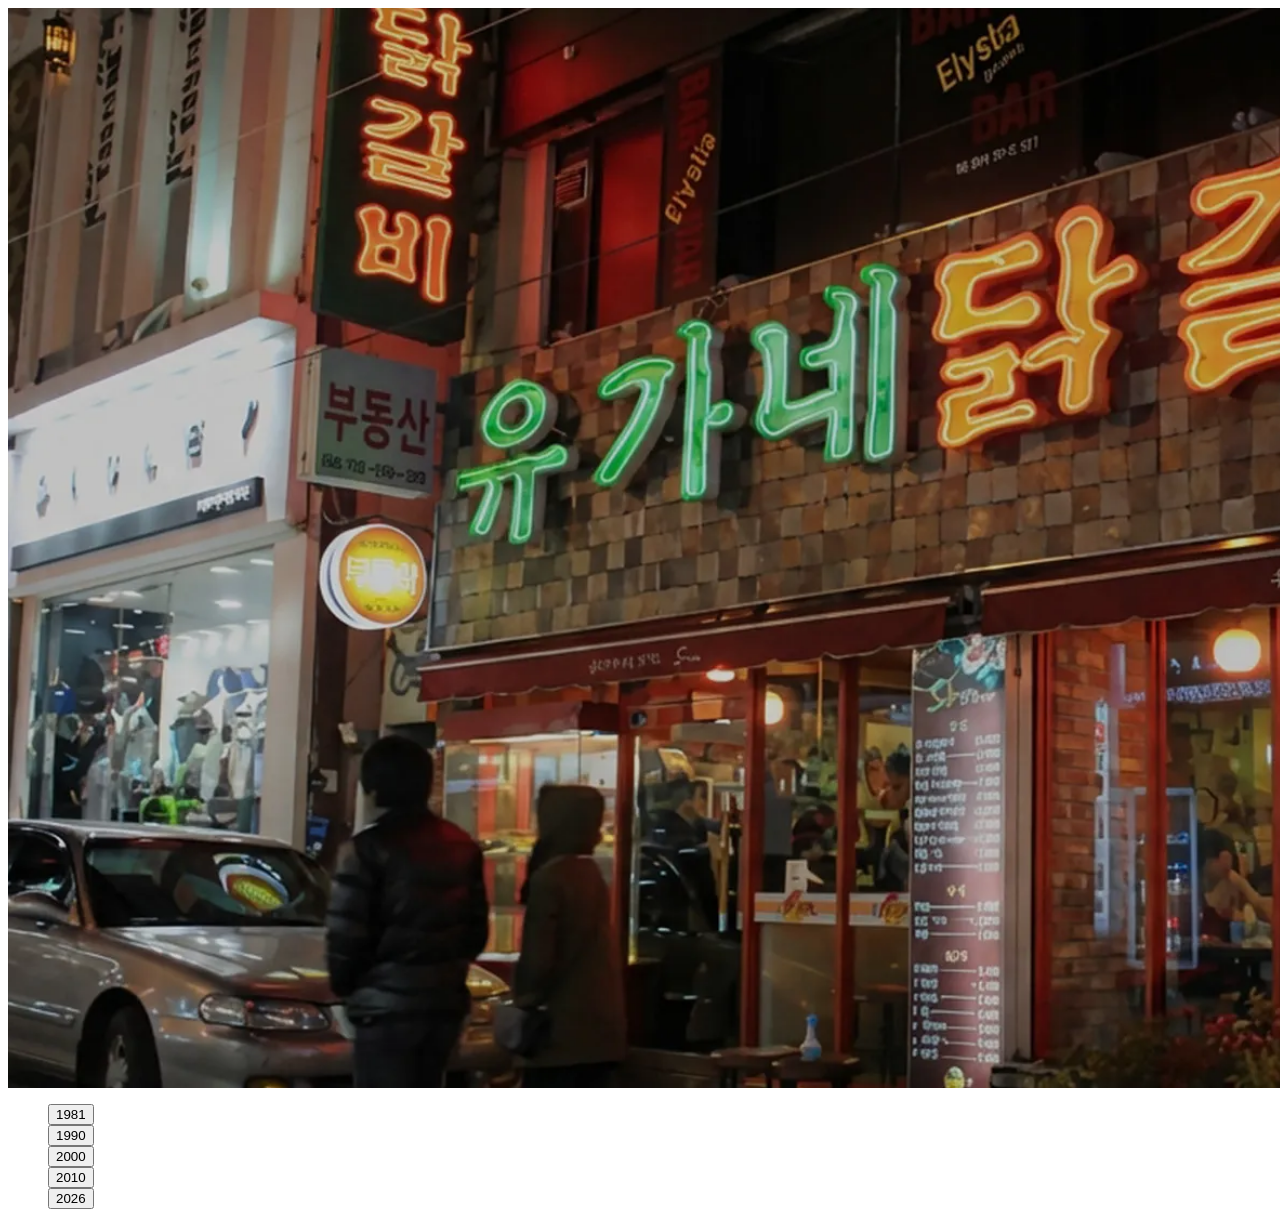
==== html/hero_sec.html @ 68d8d59b "유가네 레퍼런스 프로젝트 업로드" ====
<!DOCTYPE html>
<html lang="ko">
<head>
  <meta charset="UTF-8">
  <meta name="viewport" content="width=device-width, initial-scale=1.0">
  <title>hero sec test</title>
  <style>
    .hero-sec {
      background: url(../img/hero-img01.png) no-repeat center / cover;
      width: 1920px;
      height: 1080px;
    }
    .hero-sec-btn-list li {
      list-style: none;
    }
  </style>
</head>
<body>
  <div class="hero-sec" id="hero-sec">
    
  </div>
  <ul class="hero-sec-btn-list">
    <li><button class="hero-sec-btn">1981</button></li>
    <li><button class="hero-sec-btn">1990</button></li>
    <li><button class="hero-sec-btn">2000</button></li>
    <li><button class="hero-sec-btn">2010</button></li>
    <li><button class="hero-sec-btn">2026</button></li>
  </ul>
  <script>
    let imgUrl = "../img/hero-img03.png";
    
    const heroSecBtn = document.querySelectorAll(".hero-sec-btn-list");

    // heroSecBtn.forEach(btn => {
    //   btn.addEventListener("click", () => {
    //   })
    // })
  </script>
</body>
</html>
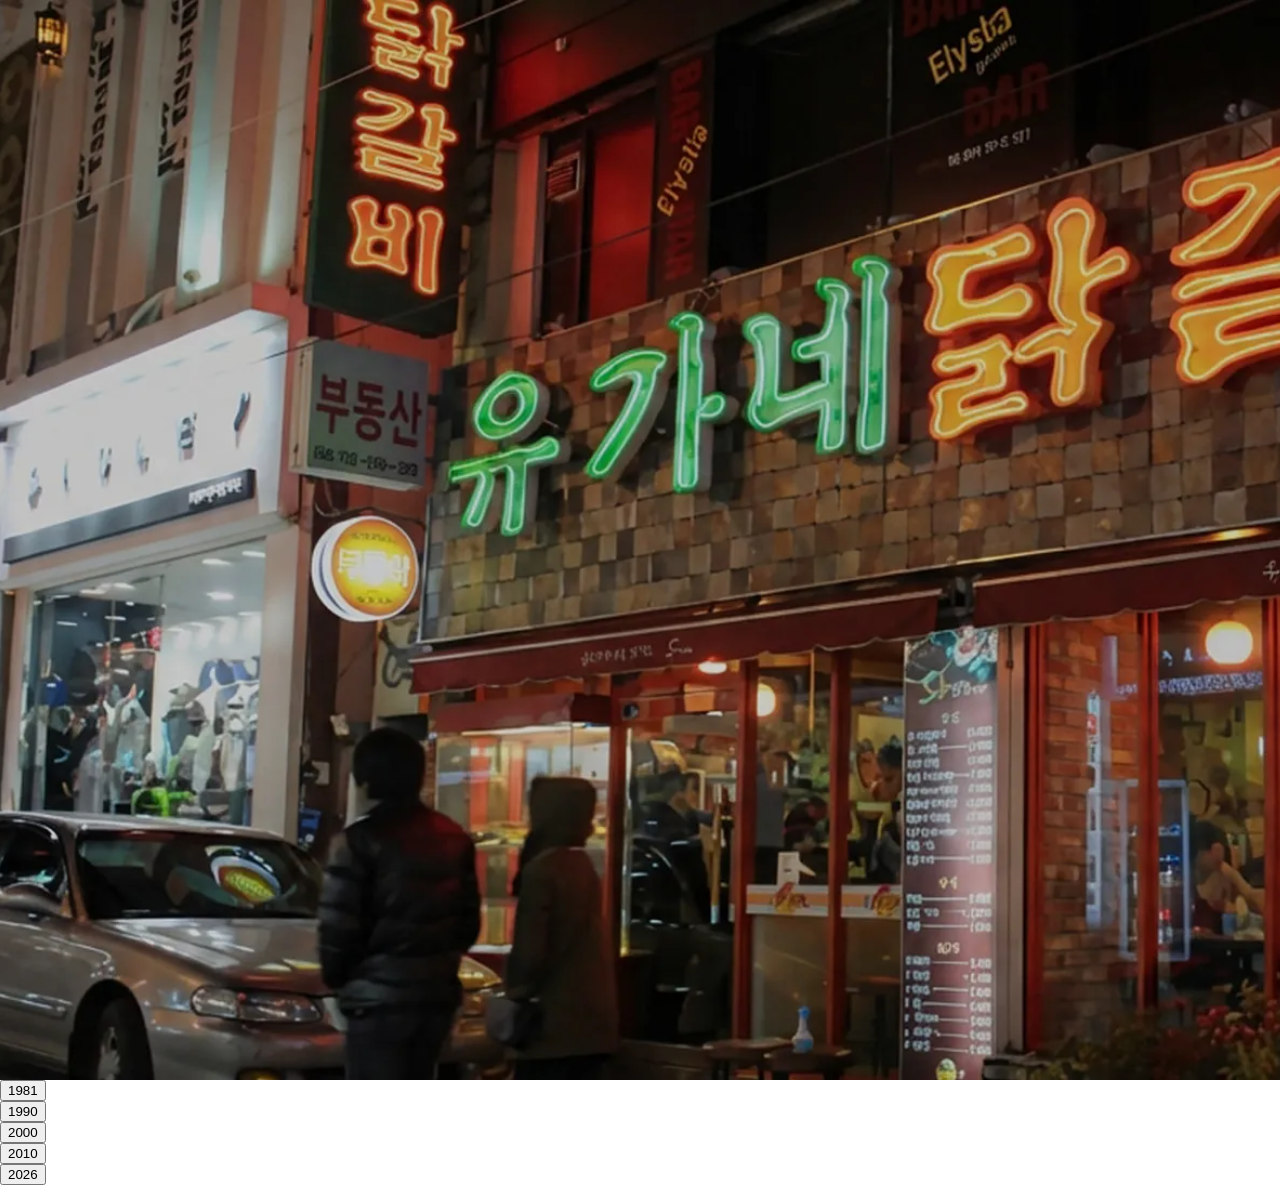
==== commit 2a3d6918: "reset css 파일 추가/ hero-sec.html main.css 파일, cssReset.css 파일 연결" ====
--- a/html/hero_sec.html
+++ b/html/hero_sec.html
@@ -3,10 +3,12 @@
 <head>
   <meta charset="UTF-8">
   <meta name="viewport" content="width=device-width, initial-scale=1.0">
+  <link rel="stylesheet" href="../css/cssReset.css">
+  <link rel="stylesheet" href="../css/main.css">
   <title>hero sec test</title>
   <style>
     .hero-sec {
-      background: url(../img/hero-img01.png) no-repeat center / cover;
+      background: url(../img/hero-img0.png) no-repeat center / cover;
       width: 1920px;
       height: 1080px;
     }
@@ -27,14 +29,14 @@
     <li><button class="hero-sec-btn">2026</button></li>
   </ul>
   <script>
-    let imgUrl = "../img/hero-img03.png";
-    
-    const heroSecBtn = document.querySelectorAll(".hero-sec-btn-list");
-
-    // heroSecBtn.forEach(btn => {
-    //   btn.addEventListener("click", () => {
-    //   })
-    // })
+    const heroSec = document.getElementById("hero-sec");
+    const heroSecBtn = document.querySelectorAll(".hero-sec-btn");
+   
+    heroSecBtn.forEach((button, index) => {
+      button.addEventListener("click", () => {
+        heroSec.style.background = `url("../img/hero-img${index}.png")  no-repeat center / cover`;
+      })
+    })
   </script>
 </body>
 </html>
--- a/css/cssReset.css
+++ b/css/cssReset.css
@@ -0,0 +1,48 @@
+/* http://meyerweb.com/eric/tools/css/reset/ 
+   v2.0 | 20110126
+   License: none (public domain)
+*/
+
+html, body, div, span, applet, object, iframe,
+h1, h2, h3, h4, h5, h6, p, blockquote, pre,
+a, abbr, acronym, address, big, cite, code,
+del, dfn, em, img, ins, kbd, q, s, samp,
+small, strike, strong, sub, sup, tt, var,
+b, u, i, center,
+dl, dt, dd, ol, ul, li,
+fieldset, form, label, legend,
+table, caption, tbody, tfoot, thead, tr, th, td,
+article, aside, canvas, details, embed, 
+figure, figcaption, footer, header, hgroup, 
+menu, nav, output, ruby, section, summary,
+time, mark, audio, video {
+	margin: 0;
+	padding: 0;
+	border: 0;
+	font-size: 100%;
+	font: inherit;
+	vertical-align: baseline;
+}
+/* HTML5 display-role reset for older browsers */
+article, aside, details, figcaption, figure, 
+footer, header, hgroup, menu, nav, section {
+	display: block;
+}
+body {
+	line-height: 1;
+}
+ol, ul {
+	list-style: none;
+}
+blockquote, q {
+	quotes: none;
+}
+blockquote:before, blockquote:after,
+q:before, q:after {
+	content: '';
+	content: none;
+}
+table {
+	border-collapse: collapse;
+	border-spacing: 0;
+}
--- a/css/main.css
+++ b/css/main.css
@@ -0,0 +1,5 @@
+.nav-bar {
+  
+  height: 80px;
+  background-color: aqua;
+}
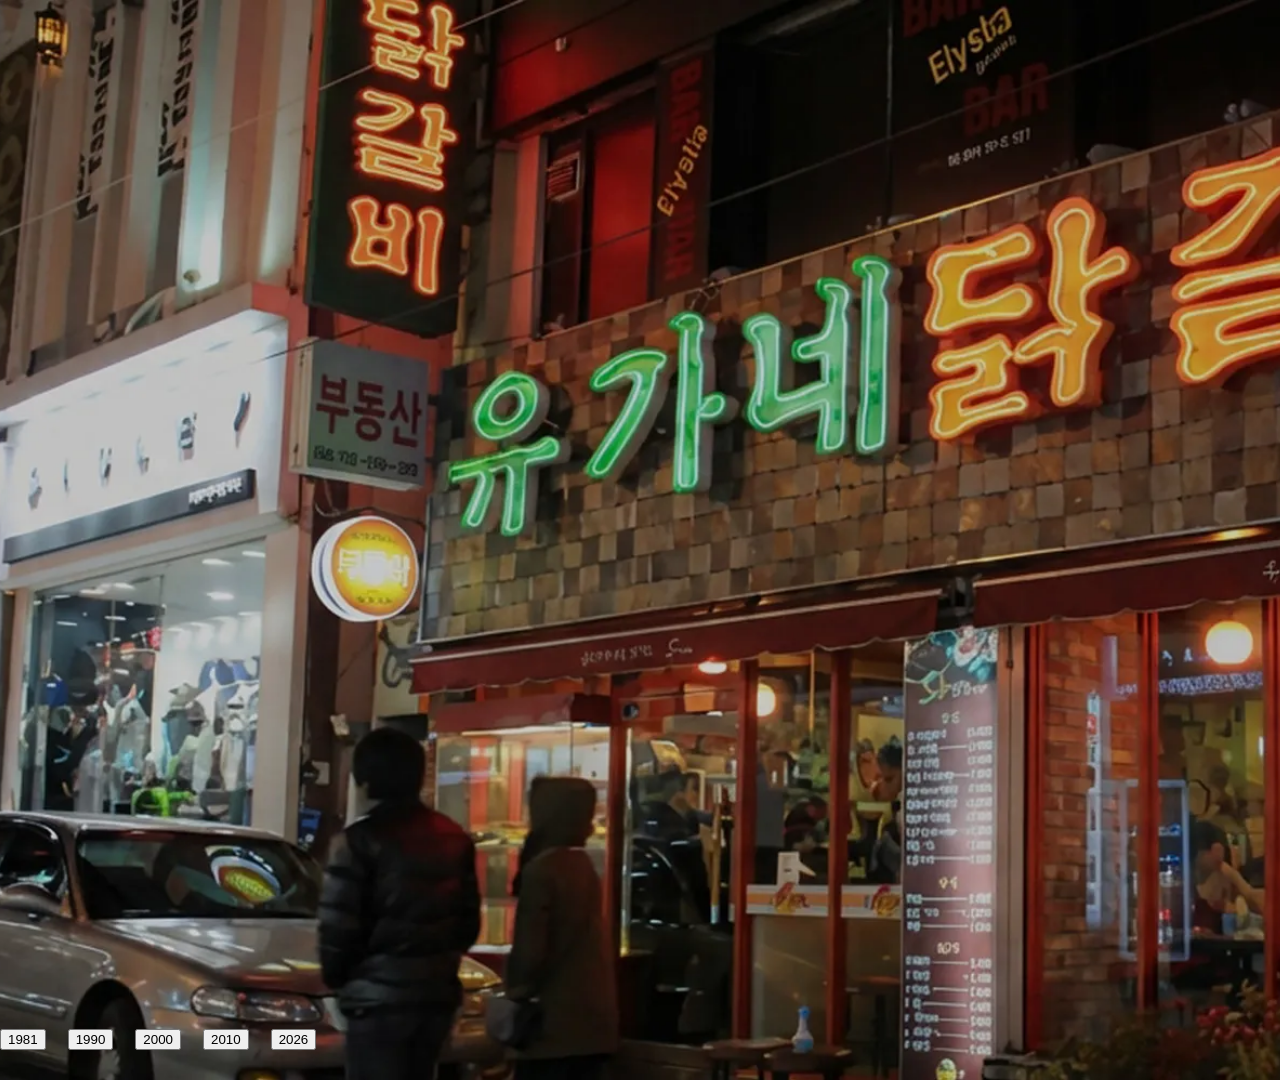
==== commit f4e83389: "hero-sec.html .hero-sec-btn-list .hero-sec으로이동/ .hero-sec-btn-list flex로 가로 정렬" ====
--- a/html/hero_sec.html
+++ b/html/hero_sec.html
@@ -6,28 +6,19 @@
   <link rel="stylesheet" href="../css/cssReset.css">
   <link rel="stylesheet" href="../css/main.css">
   <title>hero sec test</title>
-  <style>
-    .hero-sec {
-      background: url(../img/hero-img0.png) no-repeat center / cover;
-      width: 1920px;
-      height: 1080px;
-    }
-    .hero-sec-btn-list li {
-      list-style: none;
-    }
-  </style>
 </head>
 <body>
   <div class="hero-sec" id="hero-sec">
-    
+    <div class="hero-sec-btn-list-wrap">
+      <ul class="hero-sec-btn-list">
+        <li><button class="hero-sec-btn">1981</button></li>
+        <li><button class="hero-sec-btn">1990</button></li>
+        <li><button class="hero-sec-btn">2000</button></li>
+        <li><button class="hero-sec-btn">2010</button></li>
+        <li><button class="hero-sec-btn">2026</button></li>
+      </ul>
+    </div>
   </div>
-  <ul class="hero-sec-btn-list">
-    <li><button class="hero-sec-btn">1981</button></li>
-    <li><button class="hero-sec-btn">1990</button></li>
-    <li><button class="hero-sec-btn">2000</button></li>
-    <li><button class="hero-sec-btn">2010</button></li>
-    <li><button class="hero-sec-btn">2026</button></li>
-  </ul>
   <script>
     const heroSec = document.getElementById("hero-sec");
     const heroSecBtn = document.querySelectorAll(".hero-sec-btn");
--- a/css/main.css
+++ b/css/main.css
@@ -2,4 +2,20 @@
   
   height: 80px;
   background-color: aqua;
+}
+
+.hero-sec {
+  position: relative;
+  background: url(../img/hero-img0.png) no-repeat center / cover;
+  width: 1920px;
+  height: 1080px;
+}
+.hero-sec-btn-list-wrap {
+  position: absolute;
+  bottom: 1.875rem;
+
+}
+.hero-sec-btn-list {
+  display: flex;
+  gap: 1.375rem;
 }
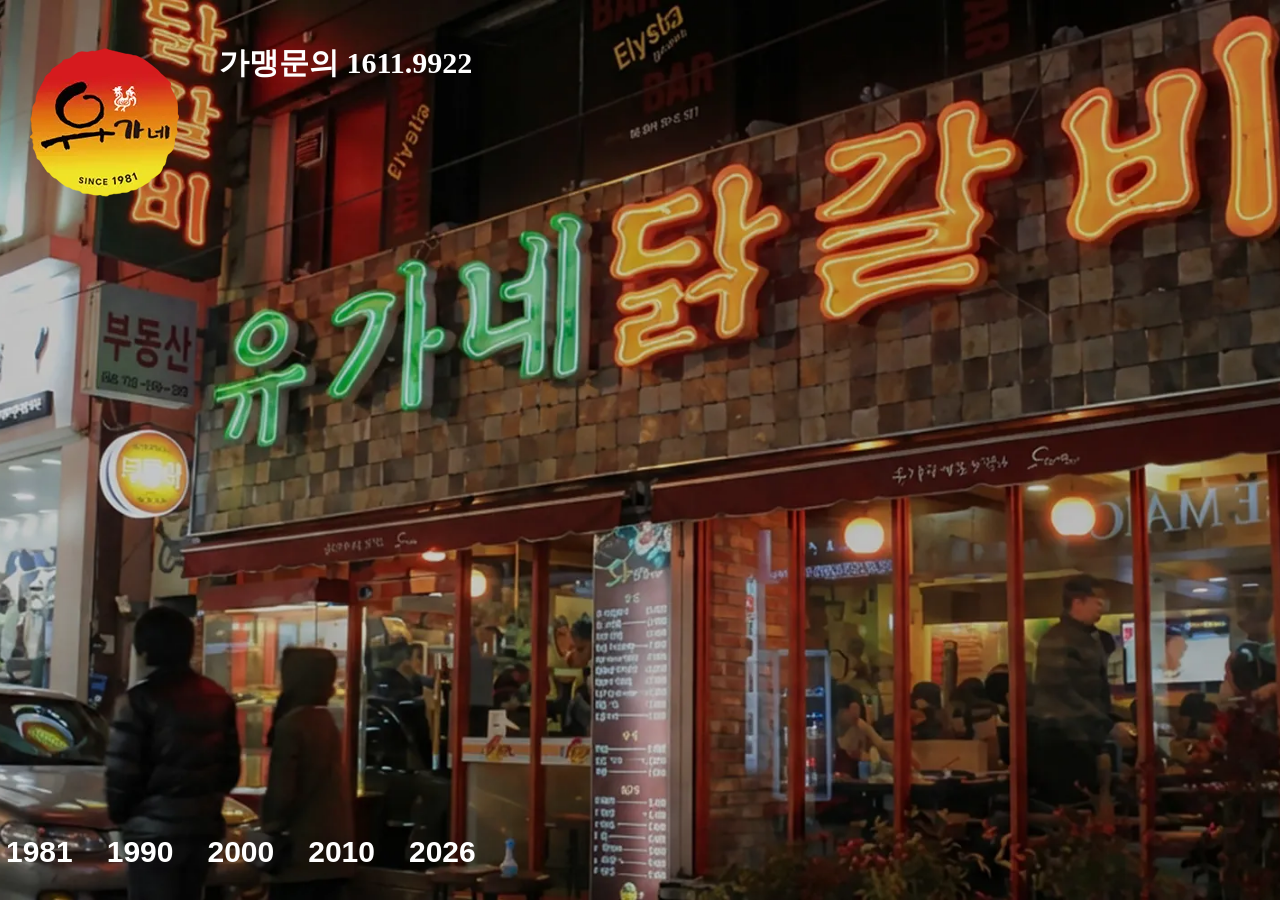
==== commit 7ec378b2: "hero-sec.html .header-wrap 작성" ====
--- a/html/hero_sec.html
+++ b/html/hero_sec.html
@@ -9,6 +9,27 @@
 </head>
 <body>
   <div class="hero-sec" id="hero-sec">
+    <div class="header-wrap">
+      <header class="header" id="header">
+        <div class="header-inner">
+          <div class="header-side">
+            <h1>
+              <a href="#">
+                <img src="../img/logo.png" alt="유가네 닭갈비 로고">
+              </a>
+            </h1>
+          </div>
+          <div class="header-center"></div>
+          <div class="header-side">
+            <p class="header-tel">
+              가맹문의
+              <br class="visible-mobile" style="display: none;">
+              1611.9922
+            </p>
+          </div>
+        </div>
+      </header>
+    </div>
     <div class="hero-sec-btn-list-wrap">
       <ul class="hero-sec-btn-list">
         <li><button class="hero-sec-btn">1981</button></li>
--- a/css/main.css
+++ b/css/main.css
@@ -7,8 +7,33 @@
 .hero-sec {
   position: relative;
   background: url(../img/hero-img0.png) no-repeat center / cover;
-  width: 1920px;
-  height: 1080px;
+  width: 100dvw;
+  height: 100dvh;
+}
+.header {
+  display: flex;
+  justify-content: center;
+  padding-top: 3rem;
+}
+.header-inner {
+  flex-grow: 1;
+  flex-basis: 0;
+  display: flex;
+  gap: 1.25rem;
+  max-width: 100rem;
+  padding-inline: 1.875rem;
+}
+.header-center{
+  align-items: center;
+}
+.header-side:last-child {
+  justify-content: end;
+}
+.header-tel {
+  font-size: 1.875rem;
+  font-weight: 700;
+  white-space: nowrap;
+  color: #fff;
 }
 .hero-sec-btn-list-wrap {
   position: absolute;
@@ -18,4 +43,13 @@
 .hero-sec-btn-list {
   display: flex;
   gap: 1.375rem;
+}
+.hero-sec-btn {
+  display: block;
+  border: 0;
+  font-weight: 700;
+  font-size: 1.875rem;
+  background-color: rgba(0, 0, 0, 0);
+  color: #fff;
+  cursor: pointer;
 }
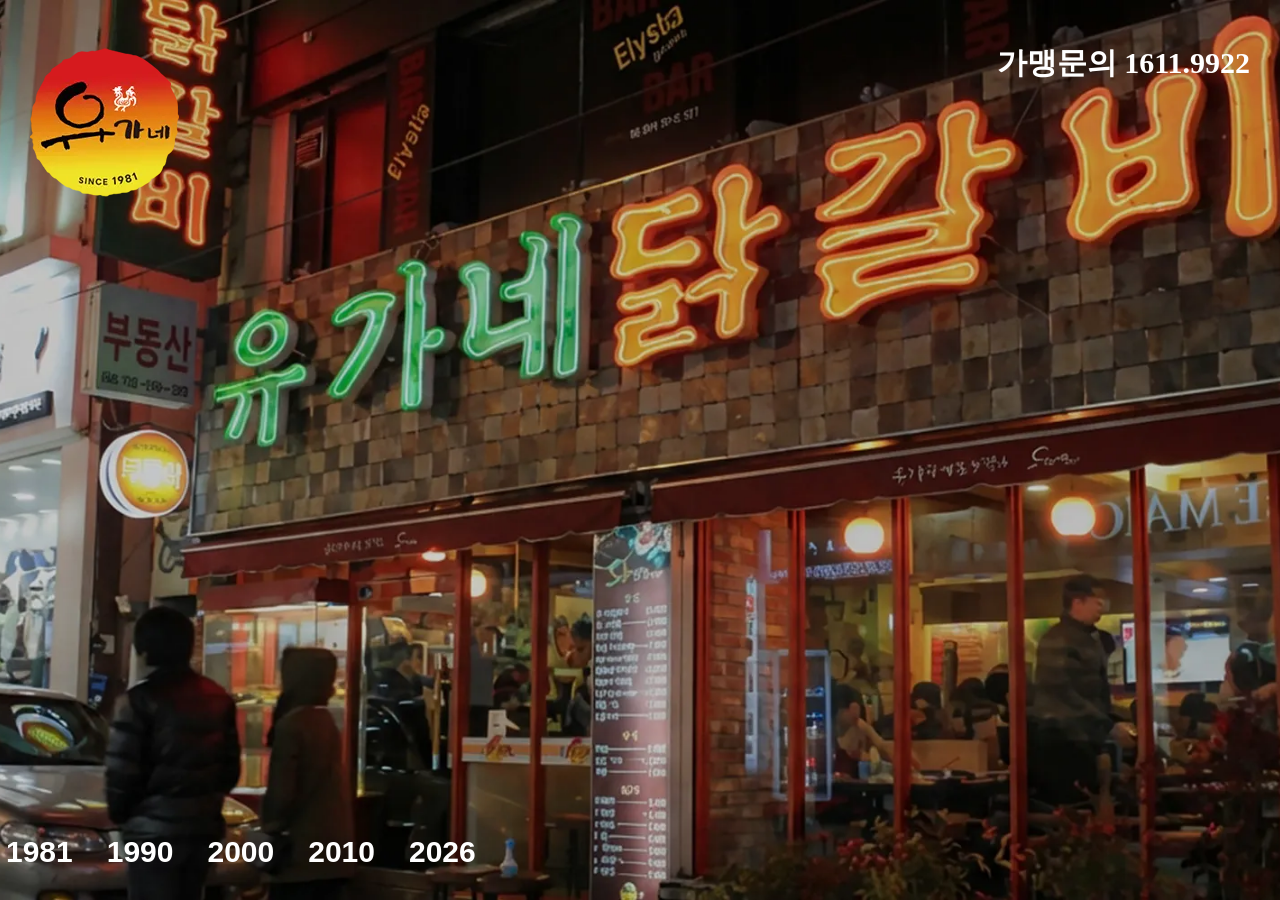
==== commit 2a54866f: "hero-sec.html header flex 수정" ====
--- a/html/hero_sec.html
+++ b/html/hero_sec.html
@@ -19,7 +19,6 @@
               </a>
             </h1>
           </div>
-          <div class="header-center"></div>
           <div class="header-side">
             <p class="header-tel">
               가맹문의
--- a/css/main.css
+++ b/css/main.css
@@ -11,20 +11,13 @@
   height: 100dvh;
 }
 .header {
-  display: flex;
-  justify-content: center;
   padding-top: 3rem;
 }
 .header-inner {
-  flex-grow: 1;
-  flex-basis: 0;
   display: flex;
-  gap: 1.25rem;
+  justify-content: space-between;
   max-width: 100rem;
   padding-inline: 1.875rem;
-}
-.header-center{
-  align-items: center;
 }
 .header-side:last-child {
   justify-content: end;
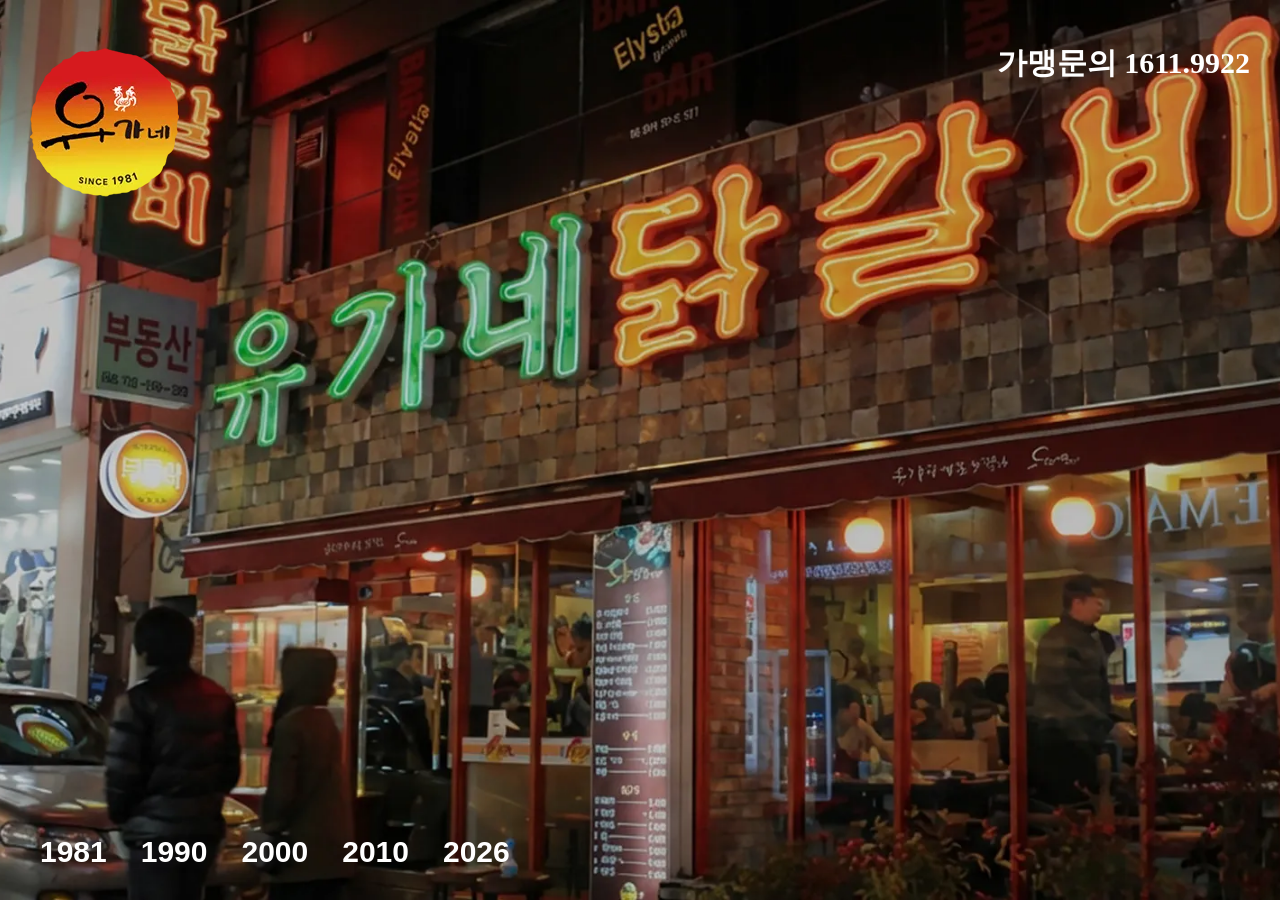
==== commit 5208b851: "hero-sec.html sript태그 내부 코드 수정 시도" ====
--- a/html/hero_sec.html
+++ b/html/hero_sec.html
@@ -31,17 +31,17 @@
     </div>
     <div class="hero-sec-btn-list-wrap">
       <ul class="hero-sec-btn-list">
-        <li><button class="hero-sec-btn">1981</button></li>
-        <li><button class="hero-sec-btn">1990</button></li>
-        <li><button class="hero-sec-btn">2000</button></li>
-        <li><button class="hero-sec-btn">2010</button></li>
-        <li><button class="hero-sec-btn">2026</button></li>
+        <li><button class="hero-sec-btn" id="hero-sec-btn">1981</button></li>
+        <li><button class="hero-sec-btn" id="hero-sec-btn">1990</button></li>
+        <li><button class="hero-sec-btn" id="hero-sec-btn">2000</button></li>
+        <li><button class="hero-sec-btn" id="hero-sec-btn">2010</button></li>
+        <li><button class="hero-sec-btn" id="hero-sec-btn">2026</button></li>
       </ul>
     </div>
   </div>
   <script>
     const heroSec = document.getElementById("hero-sec");
-    const heroSecBtn = document.querySelectorAll(".hero-sec-btn");
+    const heroSecBtn = document.querySelectorAll("#hero-sec-btn");
    
     heroSecBtn.forEach((button, index) => {
       button.addEventListener("click", () => {
--- a/css/main.css
+++ b/css/main.css
@@ -31,6 +31,7 @@
 .hero-sec-btn-list-wrap {
   position: absolute;
   bottom: 1.875rem;
+  padding-left: 2.125rem;
 
 }
 .hero-sec-btn-list {
